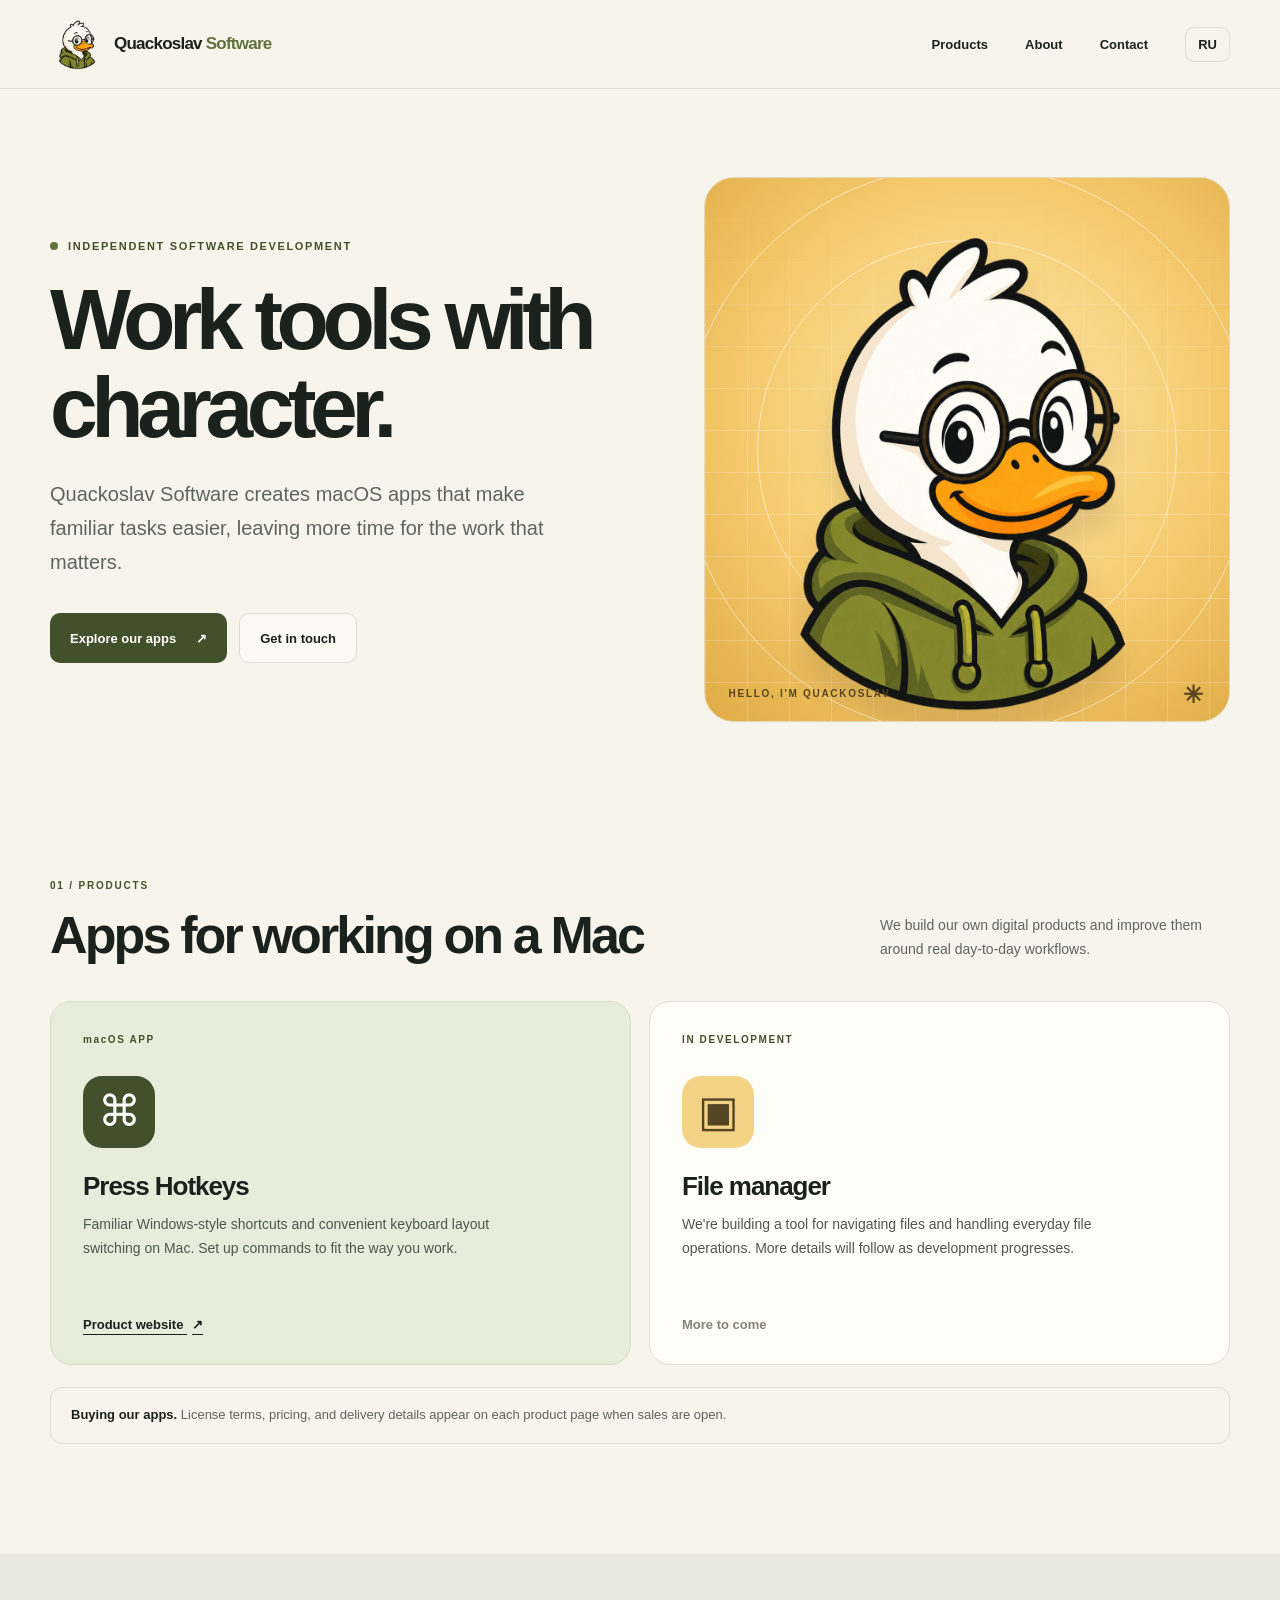
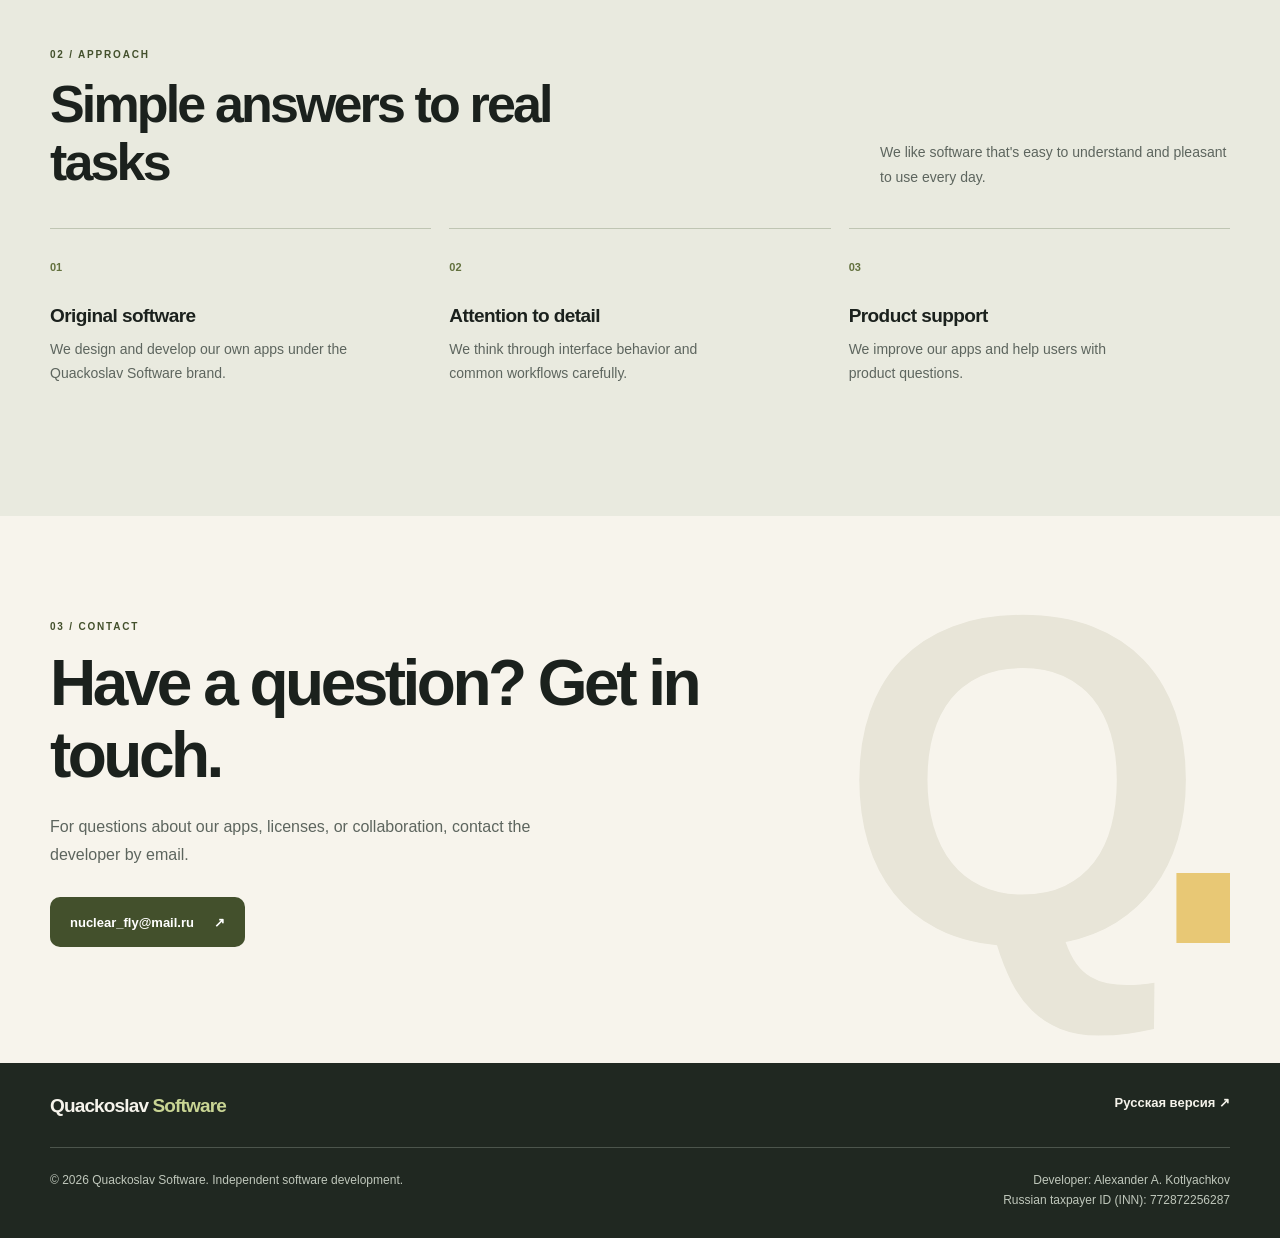
==== en/index.html @ 92ecd4ab "сайт крякославсофт" ====
<!doctype html>
<html lang="en">
<head>
  <meta charset="utf-8">
  <meta name="viewport" content="width=device-width, initial-scale=1">
  <meta name="theme-color" content="#f7f4ec">
  <meta name="description" content="Quackoslav Software is an independent developer of macOS apps for comfortable everyday work with shortcuts, files, and more.">
  <link rel="canonical" href="https://quackoslavsoft.ru/en/">
  <link rel="alternate" hreflang="ru" href="https://quackoslavsoft.ru/">
  <link rel="alternate" hreflang="en" href="https://quackoslavsoft.ru/en/">
  <link rel="icon" type="image/png" href="/assets/quackoslav-logo.png">
  <link rel="stylesheet" href="/styles.css">
  <meta property="og:type" content="website">
  <meta property="og:locale" content="en_US">
  <meta property="og:title" content="Quackoslav Software — useful apps for macOS">
  <meta property="og:description" content="Independent macOS software for comfortable everyday work.">
  <meta property="og:url" content="https://quackoslavsoft.ru/en/">
  <meta property="og:image" content="https://quackoslavsoft.ru/assets/quackoslav-logo.png">
  <title>Quackoslav Software — macOS app development</title>
</head>
<body>
  <a class="skip-link" href="#main">Skip to content</a>
  <header class="site-header">
    <div class="container header-inner">
      <a class="brand" href="/en/" aria-label="Quackoslav Software — home">
        <img src="/assets/quackoslav-logo.png" alt="" width="55" height="55">
        <span>Quackoslav <strong>Software</strong></span>
      </a>
      <nav class="site-nav" aria-label="Main navigation">
        <a href="#products">Products</a>
        <a href="#about">About</a>
        <a href="#contact">Contact</a>
        <a class="language" href="/" lang="ru" hreflang="ru">RU</a>
      </nav>
    </div>
  </header>

  <main id="main">
    <section class="hero container" aria-labelledby="hero-title">
      <div class="hero-copy">
        <span class="eyebrow"><span class="eyebrow-dot"></span> Independent software development</span>
        <h1 id="hero-title">Work tools with character.</h1>
        <p class="hero-lead">Quackoslav Software creates macOS apps that make familiar tasks easier, leaving more time for the work that matters.</p>
        <div class="hero-actions">
          <a class="button button-primary" href="#products">Explore our apps <span aria-hidden="true">↗</span></a>
          <a class="button button-quiet" href="#contact">Get in touch</a>
        </div>
      </div>
      <div class="hero-art" aria-label="Quackoslav, the Quackoslav Software mascot" role="img">
        <div class="art-grid" aria-hidden="true"></div>
        <span class="orbit orbit-one" aria-hidden="true"></span>
        <span class="orbit orbit-two" aria-hidden="true"></span>
        <div class="hero-logo-wrap"><img src="/assets/quackoslav-logo.png" alt="" width="540" height="540"></div>
        <span class="art-caption" aria-hidden="true">HELLO, I'M QUACKOSLAV <span>✳</span></span>
      </div>
    </section>

    <section class="section container" id="products" aria-labelledby="products-title">
      <div class="section-heading">
        <div><span class="section-kicker">01 / PRODUCTS</span><h2 id="products-title">Apps for working on a Mac</h2></div>
        <p>We build our own digital products and improve them around real day-to-day workflows.</p>
      </div>
      <div class="product-grid">
        <article class="product-card product-featured">
          <span class="product-type">macOS APP</span>
          <div class="product-icon" aria-hidden="true">⌘</div>
          <h3>Press Hotkeys</h3>
          <p>Familiar Windows-style shortcuts and convenient keyboard layout switching on Mac. Set up commands to fit the way you work.</p>
          <a class="product-link" href="https://presshotkeys.com/" target="_blank" rel="noopener noreferrer">Product website <span aria-hidden="true">↗</span></a>
        </article>
        <article class="product-card">
          <span class="product-type">IN DEVELOPMENT</span>
          <div class="product-icon folder-icon" aria-hidden="true">▣</div>
          <h3>File manager</h3>
          <p>We're building a tool for navigating files and handling everyday file operations. More details will follow as development progresses.</p>
          <span class="product-soon">More to come</span>
        </article>
      </div>
      <p class="license-note"><strong>Buying our apps.</strong> License terms, pricing, and delivery details appear on each product page when sales are open.</p>
    </section>

    <section class="section principles" id="about" aria-labelledby="about-title">
      <div class="container">
        <div class="section-heading">
          <div><span class="section-kicker">02 / APPROACH</span><h2 id="about-title">Simple answers to real tasks</h2></div>
          <p>We like software that's easy to understand and pleasant to use every day.</p>
        </div>
        <div class="principle-grid">
          <div class="principle"><span class="principle-number">01</span><h3>Original software</h3><p>We design and develop our own apps under the Quackoslav Software brand.</p></div>
          <div class="principle"><span class="principle-number">02</span><h3>Attention to detail</h3><p>We think through interface behavior and common workflows carefully.</p></div>
          <div class="principle"><span class="principle-number">03</span><h3>Product support</h3><p>We improve our apps and help users with product questions.</p></div>
        </div>
      </div>
    </section>

    <section class="contact-section container" id="contact" aria-labelledby="contact-title">
      <div class="contact-copy">
        <span class="section-kicker">03 / CONTACT</span>
        <h2 id="contact-title">Have a question? Get in touch.</h2>
        <p>For questions about our apps, licenses, or collaboration, contact the developer by email.</p>
        <a class="button button-primary" href="mailto:nuclear_fly@mail.ru">nuclear_fly@mail.ru <span aria-hidden="true">↗</span></a>
      </div>
      <div class="contact-mark" aria-hidden="true">Q<span>.</span></div>
    </section>
  </main>

  <footer class="site-footer">
    <div class="container footer-top">
      <a class="footer-brand" href="/en/">Quackoslav <strong>Software</strong></a>
      <a href="/" lang="ru" hreflang="ru">Русская версия ↗</a>
    </div>
    <div class="container footer-bottom">
      <p>© 2026 Quackoslav Software. Independent software development.</p>
      <p>Developer: Alexander A. Kotlyachkov<br>Russian taxpayer ID (INN): 772872256287</p>
    </div>
  </footer>
</body>
</html>
---- styles.css ----
:root {
  color-scheme: light;
  --paper: #f7f4ec;
  --ink: #1b211d;
  --muted: #5d655e;
  --line: #dcded2;
  --olive: #63713e;
  --olive-dark: #43502c;
  --gold: #f3bc43;
  --white: #fffdf8;
}

* { box-sizing: border-box; }
html { scroll-behavior: smooth; }
body { margin: 0; color: var(--ink); background: var(--paper); font-family: -apple-system, BlinkMacSystemFont, 'Segoe UI', Arial, sans-serif; -webkit-font-smoothing: antialiased; }
img { display: block; max-width: 100%; }
a { color: inherit; }
.container { width: min(1180px, calc(100% - 48px)); margin-inline: auto; }
.skip-link { position: absolute; top: -100px; left: 16px; z-index: 100; padding: 10px 14px; background: var(--ink); color: white; }
.skip-link:focus { top: 12px; }

.site-header { position: relative; z-index: 5; border-bottom: 1px solid var(--line); }
.header-inner { min-height: 88px; display: flex; align-items: center; justify-content: space-between; gap: 24px; }
.brand { display: inline-flex; align-items: center; gap: 9px; text-decoration: none; font-size: 17px; font-weight: 800; letter-spacing: -.045em; white-space: nowrap; }
.brand img { width: 55px; height: 55px; object-fit: contain; }
.brand strong, .footer-brand strong { color: var(--olive); }
.site-nav { display: flex; align-items: center; gap: clamp(14px, 2.9vw, 38px); font-size: 13px; font-weight: 700; }
.site-nav a { text-decoration: none; transition: color .2s ease; }
.site-nav a:hover, .footer-top a:hover { color: var(--olive); }
.site-nav .language { padding: 9px 12px; border: 1px solid var(--line); border-radius: 9px; }

.hero { display: grid; grid-template-columns: 1.07fr .93fr; gap: 48px; align-items: center; padding-block: 88px 100px; }
.hero-copy { position: relative; z-index: 1; }
.eyebrow { display: inline-flex; align-items: center; gap: 10px; color: var(--olive-dark); text-transform: uppercase; letter-spacing: .15em; font-size: 11px; font-weight: 800; }
.eyebrow-dot { display: block; width: 8px; height: 8px; background: var(--olive); border-radius: 50%; }
h1, h2, h3, p { margin-top: 0; }
h1 { max-width: 700px; margin: 21px 0 26px; font-size: clamp(54px, 6.7vw, 88px); line-height: 1.03; letter-spacing: -.075em; font-weight: 800; }
.hero-lead { max-width: 540px; color: var(--muted); font-size: clamp(17px, 1.65vw, 20px); line-height: 1.7; }
.hero-actions { display: flex; flex-wrap: wrap; align-items: center; gap: 12px; margin-top: 34px; }
.button { min-height: 50px; display: inline-flex; align-items: center; justify-content: center; gap: 20px; padding: 13px 20px; border-radius: 10px; text-decoration: none; font-size: 13px; font-weight: 800; transition: transform .2s ease, background .2s ease; }
.button:hover { transform: translateY(-2px); }
.button-primary { background: var(--olive-dark); color: #fff; }
.button-primary:hover { background: #303b20; }
.button-quiet { border: 1px solid var(--line); background: rgba(255,255,255,.42); }

.hero-art { position: relative; min-height: 545px; overflow: hidden; border: 1px solid #e4d7b1; border-radius: 30px; background: radial-gradient(circle at 53% 44%, #ffeab0, #f5ca6d 57%, #dfab45 100%); isolation: isolate; }
.art-grid { position: absolute; inset: 0; opacity: .34; background-image: linear-gradient(#fff9 1px, transparent 1px), linear-gradient(90deg, #fff9 1px, transparent 1px); background-size: 42px 42px; mask-image: linear-gradient(to bottom, transparent, black 45%); }
.orbit { position: absolute; width: 570px; height: 570px; border: 1px solid rgba(255,255,255,.54); border-radius: 50%; top: 50%; left: 50%; transform: translate(-50%,-50%); }
.orbit-two { width: 420px; height: 420px; }
.hero-logo-wrap { position: absolute; inset: 24px 14px 8px; display: grid; place-items: center; }
.hero-logo-wrap img { width: min(100%, 540px); filter: drop-shadow(0 22px 12px rgba(58,45,19,.12)); }
.art-caption { position: absolute; bottom: 19px; left: 24px; right: 24px; display: flex; justify-content: space-between; font-size: 10px; font-weight: 800; letter-spacing: .17em; color: #594521; }
.art-caption span { font-size: 24px; line-height: .6; }

.section { padding-block: 58px 110px; }
.section-heading { display: flex; align-items: end; justify-content: space-between; gap: 40px; margin-bottom: 36px; }
.section-heading > div { max-width: 610px; }
.section-heading > p { max-width: 350px; margin-bottom: 3px; color: var(--muted); font-size: 14px; line-height: 1.75; }
.section-kicker { display: block; margin-bottom: 15px; color: var(--olive-dark); font-size: 10px; font-weight: 800; letter-spacing: .18em; }
h2 { margin-bottom: 0; font-size: clamp(35px, 4.1vw, 52px); line-height: 1.13; letter-spacing: -.055em; }
.product-grid { display: grid; grid-template-columns: repeat(2, minmax(0,1fr)); gap: 18px; }
.product-card { min-height: 364px; display: flex; flex-direction: column; align-items: flex-start; padding: 32px; border: 1px solid var(--line); border-radius: 21px; background: #fffdf7; }
.product-featured { background: #e7ecdb; border-color: #d6dfc3; }
.product-type { color: var(--olive-dark); font-size: 10px; font-weight: 800; letter-spacing: .16em; }
.product-icon { display: grid; place-items: center; width: 72px; height: 72px; margin: 31px 0 23px; border-radius: 19px; background: var(--olive-dark); color: #fff; font-family: 'DM Sans', sans-serif; font-size: 43px; line-height: 1; }
.folder-icon { background: #f4d286; color: #544624; }
.product-card h3 { margin-bottom: 11px; font-size: 26px; line-height: 1.2; letter-spacing: -.04em; }
.product-card p { max-width: 460px; margin-bottom: 26px; color: #4d574f; line-height: 1.7; font-size: 14px; }
.product-link, .product-soon { margin-top: auto; font-size: 13px; font-weight: 800; }
.product-link { text-decoration-thickness: 1px; text-underline-offset: 5px; }
.product-link span { margin-left: 5px; }
.product-soon { color: #818575; }
.license-note { margin: 22px 0 0; padding: 17px 20px; border: 1px solid var(--line); border-radius: 12px; color: var(--muted); font-size: 13px; line-height: 1.6; }
.license-note strong { color: var(--ink); }

.principles { padding-block: 95px 104px; background: #e9eadf; }
.principle-grid { display: grid; grid-template-columns: repeat(3, minmax(0,1fr)); gap: 18px; }
.principle { padding: 28px 24px 12px 0; border-top: 1px solid #bfc5b3; }
.principle-number { color: var(--olive); font-size: 11px; font-weight: 800; }
.principle h3 { margin: 30px 0 11px; font-size: 19px; letter-spacing: -.03em; }
.principle p { max-width: 300px; color: var(--muted); font-size: 14px; line-height: 1.7; }

.contact-section { position: relative; display: flex; align-items: center; justify-content: space-between; gap: 24px; padding-block: 105px 116px; overflow: hidden; }
.contact-copy { position: relative; z-index: 1; max-width: 680px; }
.contact-copy h2 { font-size: clamp(42px, 5vw, 67px); }
.contact-copy p { max-width: 520px; margin: 22px 0 28px; color: var(--muted); line-height: 1.75; }
.contact-mark { position: absolute; right: 16px; top: 30px; color: #e8e5d8; font-family: 'DM Sans', sans-serif; font-size: clamp(260px, 37vw, 470px); font-weight: 700; line-height: 1; letter-spacing: -.13em; }
.contact-mark span { color: #e8c875; }

.site-footer { padding-block: 32px 27px; background: #202821; color: #f5f3eb; }
.footer-top, .footer-bottom { display: flex; justify-content: space-between; gap: 24px; }
.footer-top { padding-bottom: 30px; border-bottom: 1px solid #4c554c; }
.footer-top a { text-decoration: none; }
.footer-brand { font-size: 19px; font-weight: 800; letter-spacing: -.045em; }
.footer-brand strong { color: #c9d594; }
.footer-top > a:last-child { font-size: 13px; font-weight: 700; }
.footer-bottom { padding-top: 23px; color: #bfc7bb; font-size: 12px; line-height: 1.65; }
.footer-bottom p { margin-bottom: 0; }
.footer-bottom p:last-child { text-align: right; }

@media (max-width: 900px) {
  .hero { gap: 30px; padding-block: 58px 74px; }
  .hero-art { min-height: 445px; }
  h1 { font-size: clamp(46px, 7vw, 66px); }
}
@media (max-width: 680px) {
  .container { width: min(100% - 32px, 1180px); }
  .header-inner { min-height: 76px; }
  .brand { font-size: 15px; }
  .brand img { width: 46px; height: 46px; }
  .site-nav { gap: 10px; }
  .site-nav a:not(.language) { display: none; }
  .hero { grid-template-columns: 1fr; gap: 36px; padding-block: 57px 70px; }
  h1 { font-size: clamp(49px, 12vw, 72px); }
  .hero-art { min-height: 410px; }
  .hero-logo-wrap { inset: 10px 0 0; }
  .section { padding-block: 30px 76px; }
  .section-heading { display: block; margin-bottom: 28px; }
  .section-heading > p { margin-top: 17px; }
  .product-grid, .principle-grid { grid-template-columns: 1fr; }
  .product-card { min-height: 330px; }
  .principles { padding-block: 74px; }
  .principle h3 { margin-top: 18px; }
  .contact-section { padding-block: 82px 92px; }
  .contact-mark { right: -12px; top: 115px; font-size: 330px; }
  .footer-bottom { flex-direction: column; gap: 12px; }
  .footer-bottom p:last-child { text-align: left; }
}
@media (prefers-reduced-motion: reduce) {
  html { scroll-behavior: auto; }
  .button, .site-nav a { transition: none; }
}
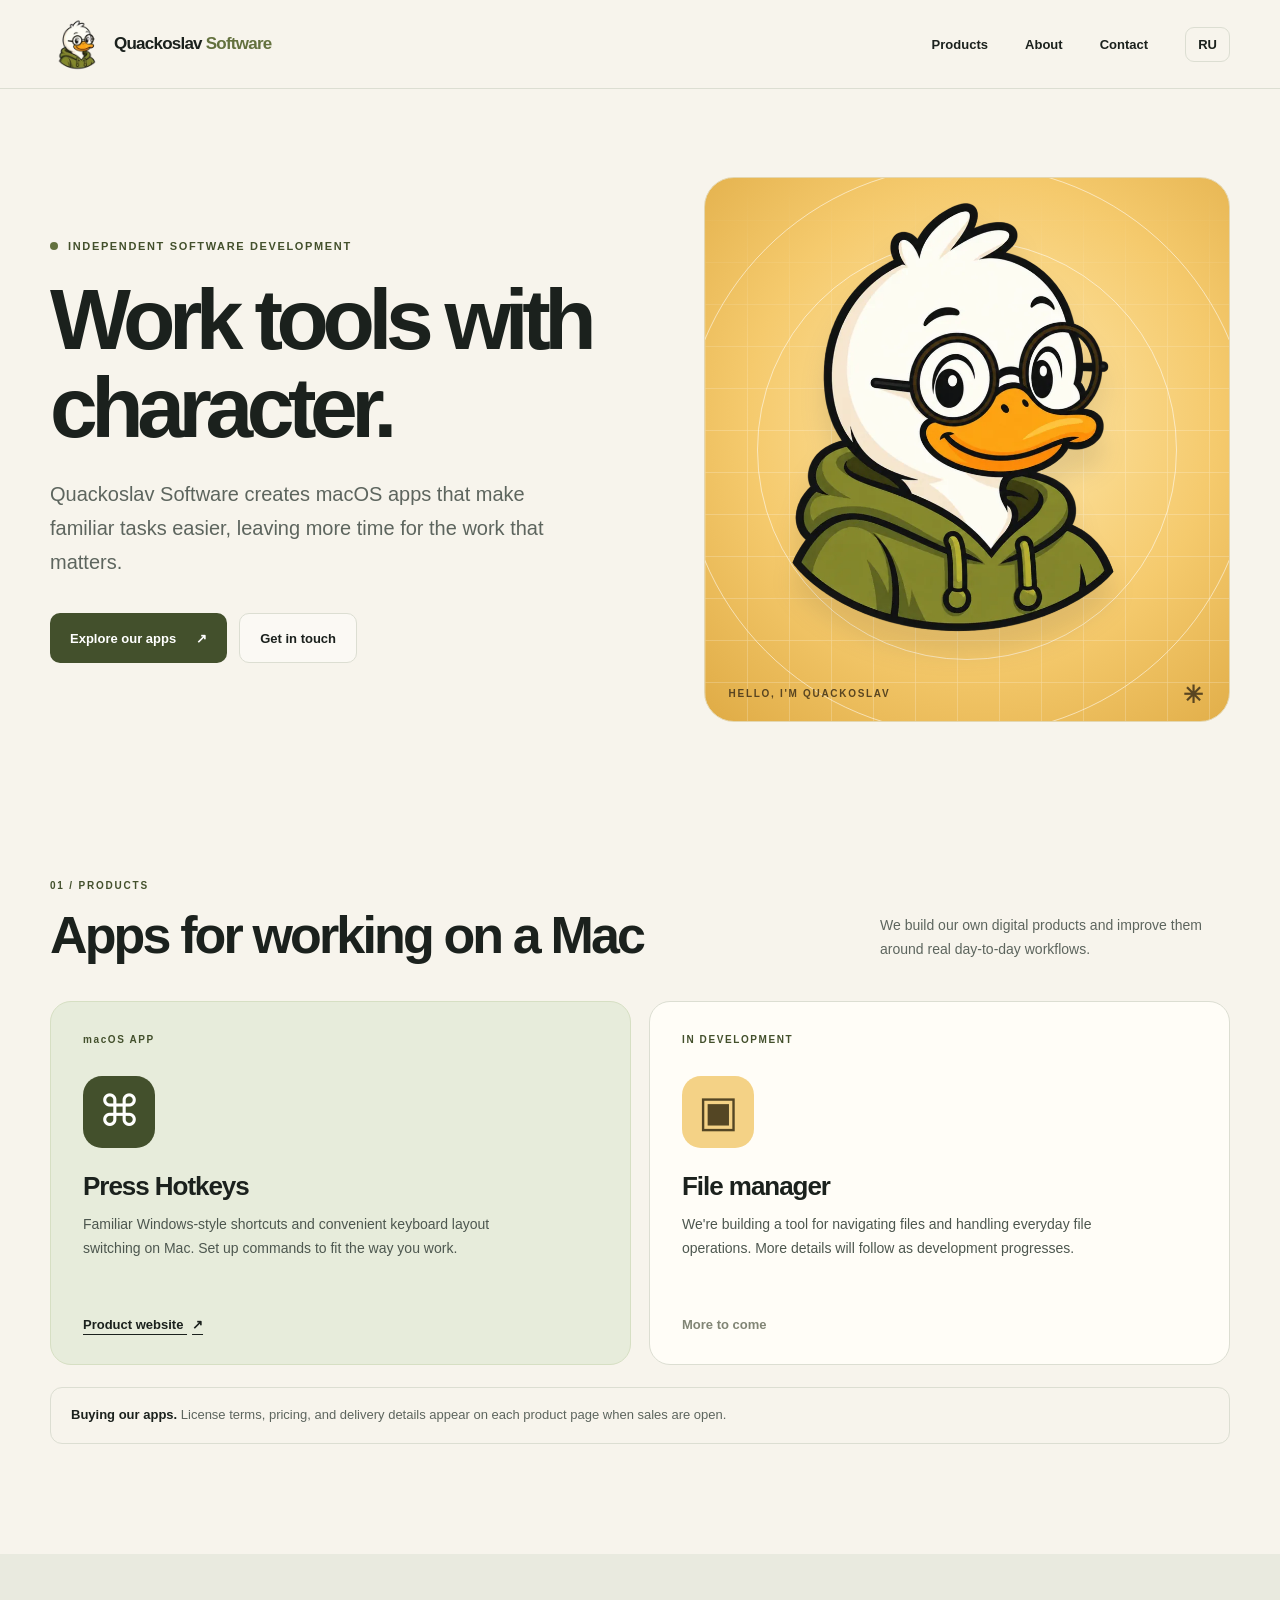
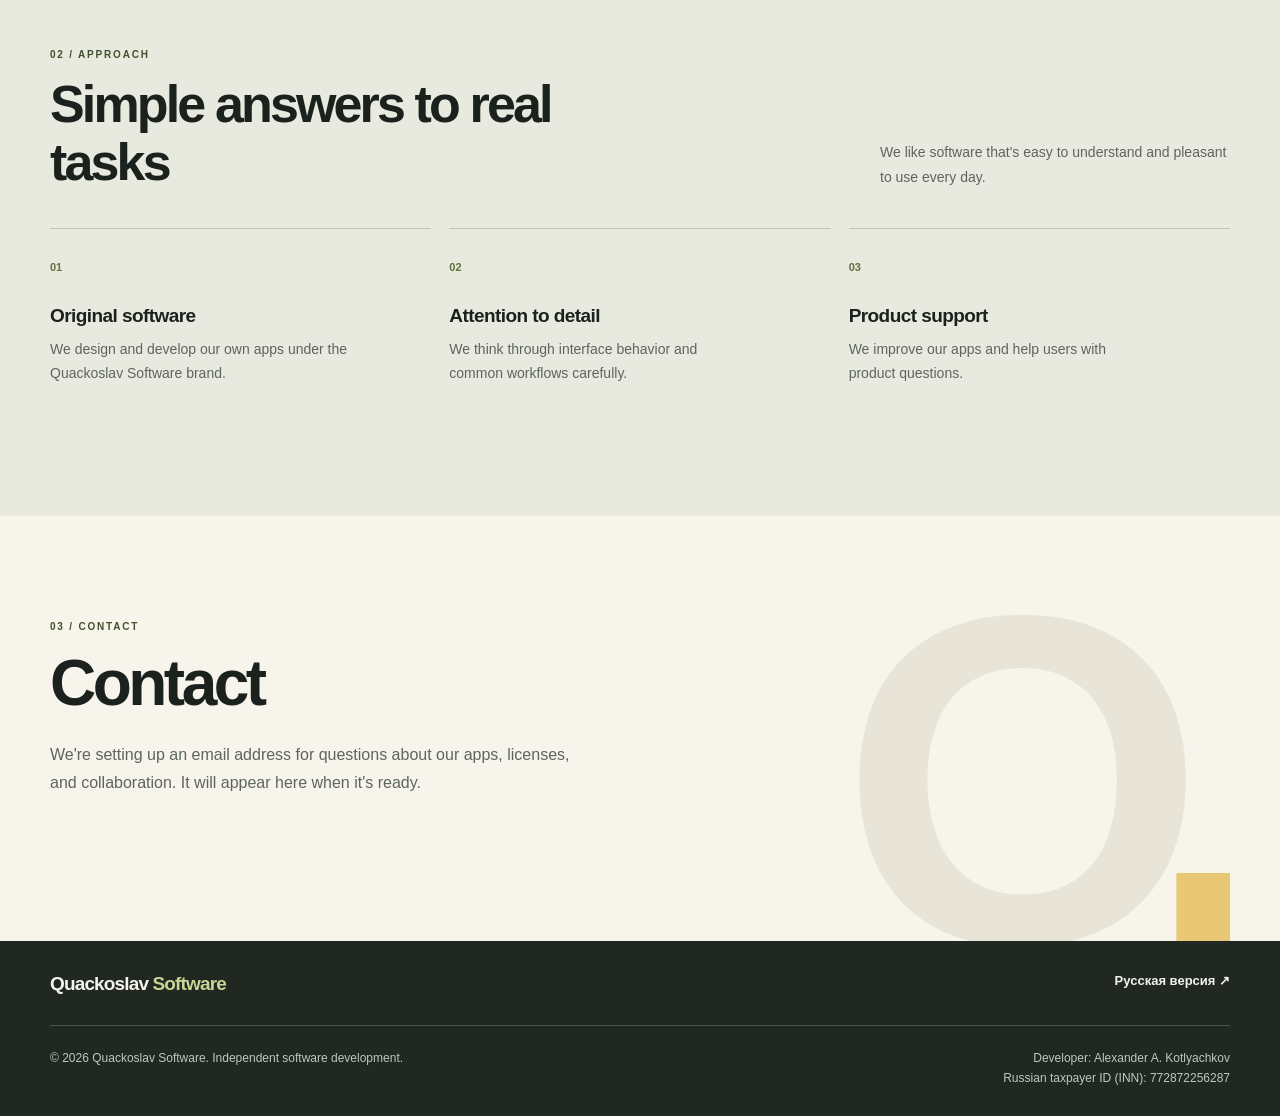
==== commit 135ce7fd: "Optimize Quackoslav site images and search metadata" ====
--- a/en/index.html
+++ b/en/index.html
@@ -8,14 +8,16 @@
   <link rel="canonical" href="https://quackoslavsoft.ru/en/">
   <link rel="alternate" hreflang="ru" href="https://quackoslavsoft.ru/">
   <link rel="alternate" hreflang="en" href="https://quackoslavsoft.ru/en/">
-  <link rel="icon" type="image/png" href="/assets/quackoslav-logo.png">
+  <link rel="alternate" hreflang="x-default" href="https://quackoslavsoft.ru/en/">
+  <link rel="icon" type="image/png" href="/assets/quackoslav-favicon.png">
   <link rel="stylesheet" href="/styles.css">
   <meta property="og:type" content="website">
+  <meta property="og:site_name" content="Quackoslav Software">
   <meta property="og:locale" content="en_US">
   <meta property="og:title" content="Quackoslav Software — useful apps for macOS">
   <meta property="og:description" content="Independent macOS software for comfortable everyday work.">
   <meta property="og:url" content="https://quackoslavsoft.ru/en/">
-  <meta property="og:image" content="https://quackoslavsoft.ru/assets/quackoslav-logo.png">
+  <meta property="og:image" content="https://quackoslavsoft.ru/assets/quackoslav-social.png">
   <title>Quackoslav Software — macOS app development</title>
 </head>
 <body>
@@ -23,7 +25,7 @@
   <header class="site-header">
     <div class="container header-inner">
       <a class="brand" href="/en/" aria-label="Quackoslav Software — home">
-        <img src="/assets/quackoslav-logo.png" alt="" width="55" height="55">
+        <img src="/assets/quackoslav-icon.webp" alt="" width="55" height="55">
         <span>Quackoslav <strong>Software</strong></span>
       </a>
       <nav class="site-nav" aria-label="Main navigation">
@@ -50,7 +52,7 @@
         <div class="art-grid" aria-hidden="true"></div>
         <span class="orbit orbit-one" aria-hidden="true"></span>
         <span class="orbit orbit-two" aria-hidden="true"></span>
-        <div class="hero-logo-wrap"><img src="/assets/quackoslav-logo.png" alt="" width="540" height="540"></div>
+        <div class="hero-logo-wrap"><img src="/assets/quackoslav-hero.webp" alt="" width="840" height="1120" fetchpriority="high"></div>
         <span class="art-caption" aria-hidden="true">HELLO, I'M QUACKOSLAV <span>✳</span></span>
       </div>
     </section>
@@ -96,9 +98,8 @@
     <section class="contact-section container" id="contact" aria-labelledby="contact-title">
       <div class="contact-copy">
         <span class="section-kicker">03 / CONTACT</span>
-        <h2 id="contact-title">Have a question? Get in touch.</h2>
-        <p>For questions about our apps, licenses, or collaboration, contact the developer by email.</p>
-        <a class="button button-primary" href="mailto:nuclear_fly@mail.ru">nuclear_fly@mail.ru <span aria-hidden="true">↗</span></a>
+        <h2 id="contact-title">Contact</h2>
+        <p>We're setting up an email address for questions about our apps, licenses, and collaboration. It will appear here when it's ready.</p>
       </div>
       <div class="contact-mark" aria-hidden="true">Q<span>.</span></div>
     </section>
@@ -111,7 +112,7 @@
     </div>
     <div class="container footer-bottom">
       <p>© 2026 Quackoslav Software. Independent software development.</p>
-      <p>Developer: Alexander A. Kotlyachkov<br>Russian taxpayer ID (INN): 772872256287</p>
+      <div class="legal-identity" data-nosnippet><!--noindex--><p>Developer: Alexander A. Kotlyachkov<br>Russian taxpayer ID (INN): 772872256287</p><!--/noindex--></div>
     </div>
   </footer>
 </body>
--- a/styles.css
+++ b/styles.css
@@ -47,8 +47,8 @@
 .art-grid { position: absolute; inset: 0; opacity: .34; background-image: linear-gradient(#fff9 1px, transparent 1px), linear-gradient(90deg, #fff9 1px, transparent 1px); background-size: 42px 42px; mask-image: linear-gradient(to bottom, transparent, black 45%); }
 .orbit { position: absolute; width: 570px; height: 570px; border: 1px solid rgba(255,255,255,.54); border-radius: 50%; top: 50%; left: 50%; transform: translate(-50%,-50%); }
 .orbit-two { width: 420px; height: 420px; }
-.hero-logo-wrap { position: absolute; inset: 24px 14px 8px; display: grid; place-items: center; }
-.hero-logo-wrap img { width: min(100%, 540px); filter: drop-shadow(0 22px 12px rgba(58,45,19,.12)); }
+.hero-logo-wrap { position: absolute; inset: 24px 14px 70px; display: grid; place-items: center; min-width: 0; min-height: 0; }
+.hero-logo-wrap img { position: absolute; inset: 0; width: 100%; height: 100%; object-fit: contain; filter: drop-shadow(0 22px 12px rgba(58,45,19,.12)); }
 .art-caption { position: absolute; bottom: 19px; left: 24px; right: 24px; display: flex; justify-content: space-between; font-size: 10px; font-weight: 800; letter-spacing: .17em; color: #594521; }
 .art-caption span { font-size: 24px; line-height: .6; }
 
@@ -96,7 +96,8 @@
 .footer-top > a:last-child { font-size: 13px; font-weight: 700; }
 .footer-bottom { padding-top: 23px; color: #bfc7bb; font-size: 12px; line-height: 1.65; }
 .footer-bottom p { margin-bottom: 0; }
-.footer-bottom p:last-child { text-align: right; }
+.footer-bottom .legal-identity { text-align: right; }
+.legal-identity p { margin: 0; }
 
 @media (max-width: 900px) {
   .hero { gap: 30px; padding-block: 58px 74px; }
@@ -110,10 +111,10 @@
   .brand img { width: 46px; height: 46px; }
   .site-nav { gap: 10px; }
   .site-nav a:not(.language) { display: none; }
-  .hero { grid-template-columns: 1fr; gap: 36px; padding-block: 57px 70px; }
-  h1 { font-size: clamp(49px, 12vw, 72px); }
+  .hero { grid-template-columns: minmax(0, 1fr); gap: 36px; padding-block: 57px 70px; }
+  h1 { font-size: clamp(42px, 12vw, 72px); }
   .hero-art { min-height: 410px; }
-  .hero-logo-wrap { inset: 10px 0 0; }
+  .hero-logo-wrap { inset: 20px 16px 62px; }
   .section { padding-block: 30px 76px; }
   .section-heading { display: block; margin-bottom: 28px; }
   .section-heading > p { margin-top: 17px; }
@@ -124,7 +125,7 @@
   .contact-section { padding-block: 82px 92px; }
   .contact-mark { right: -12px; top: 115px; font-size: 330px; }
   .footer-bottom { flex-direction: column; gap: 12px; }
-  .footer-bottom p:last-child { text-align: left; }
+  .footer-bottom .legal-identity { text-align: left; }
 }
 @media (prefers-reduced-motion: reduce) {
   html { scroll-behavior: auto; }
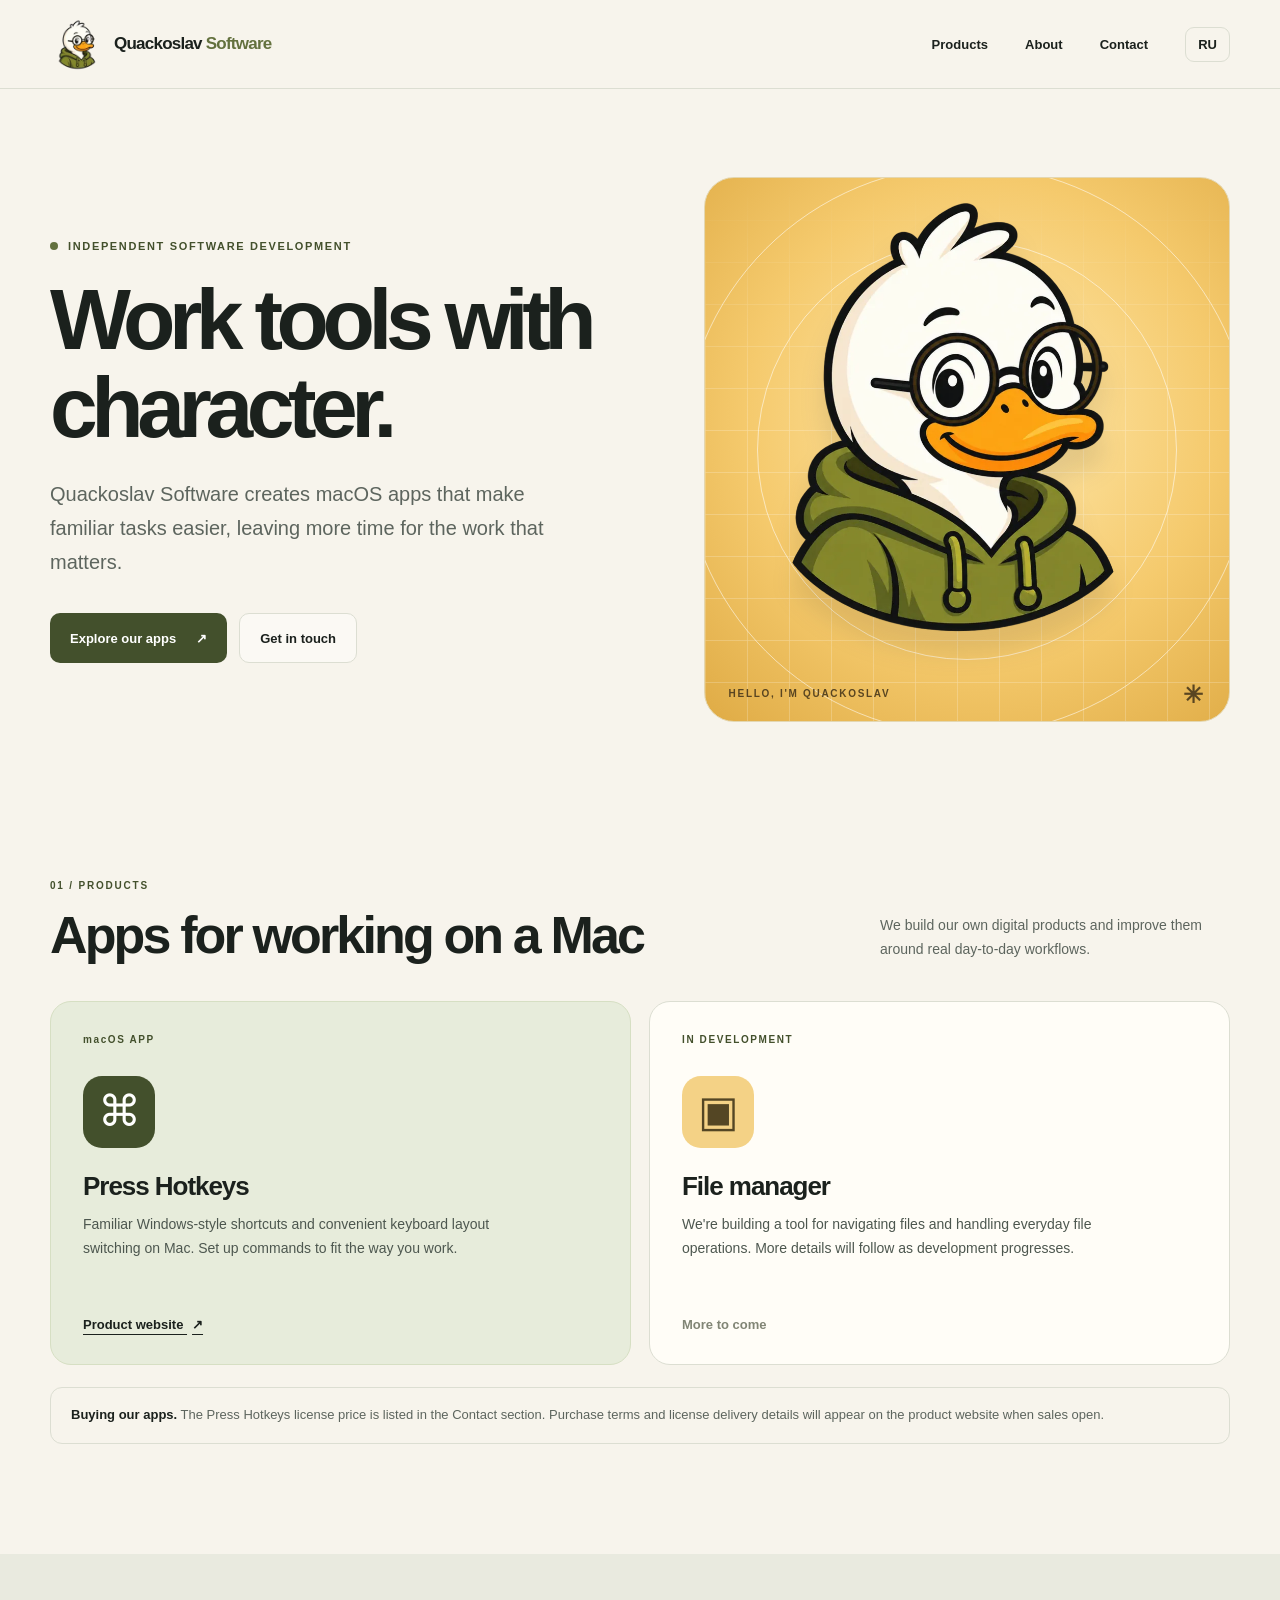
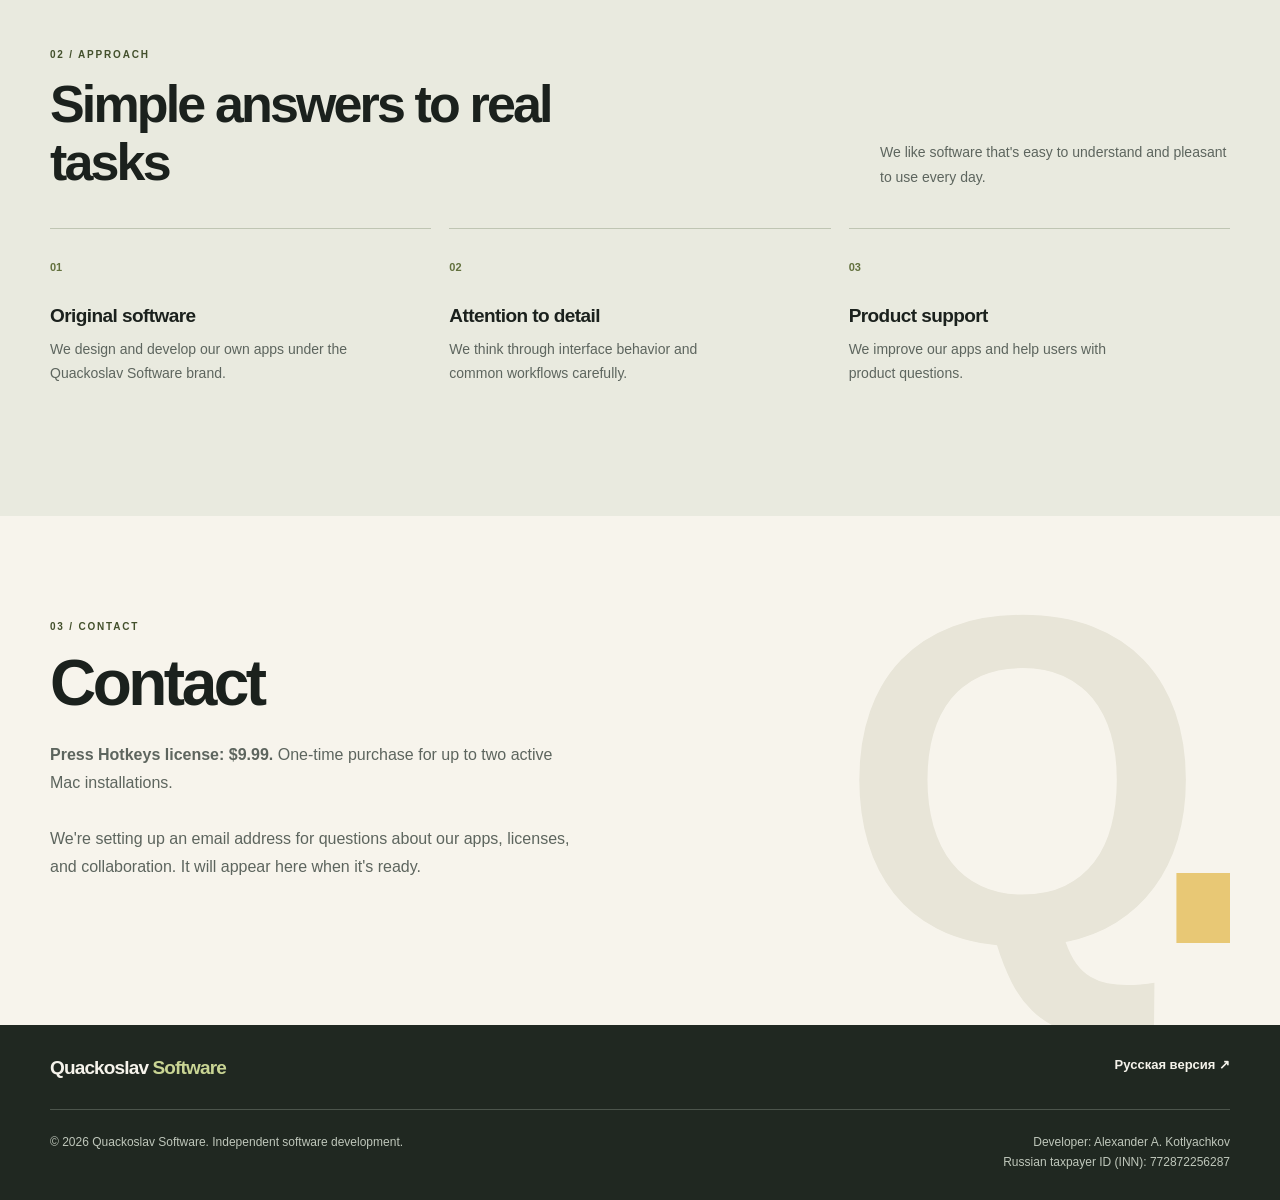
==== commit 68e0773c: "Show Press Hotkeys license price on company site" ====
--- a/en/index.html
+++ b/en/index.html
@@ -78,7 +78,7 @@
           <span class="product-soon">More to come</span>
         </article>
       </div>
-      <p class="license-note"><strong>Buying our apps.</strong> License terms, pricing, and delivery details appear on each product page when sales are open.</p>
+      <p class="license-note"><strong>Buying our apps.</strong> The Press Hotkeys license price is listed in the Contact section. Purchase terms and license delivery details will appear on the product website when sales open.</p>
     </section>
 
     <section class="section principles" id="about" aria-labelledby="about-title">
@@ -99,6 +99,7 @@
       <div class="contact-copy">
         <span class="section-kicker">03 / CONTACT</span>
         <h2 id="contact-title">Contact</h2>
+        <p><strong>Press Hotkeys license: $9.99.</strong> One-time purchase for up to two active Mac installations.</p>
         <p>We're setting up an email address for questions about our apps, licenses, and collaboration. It will appear here when it's ready.</p>
       </div>
       <div class="contact-mark" aria-hidden="true">Q<span>.</span></div>
